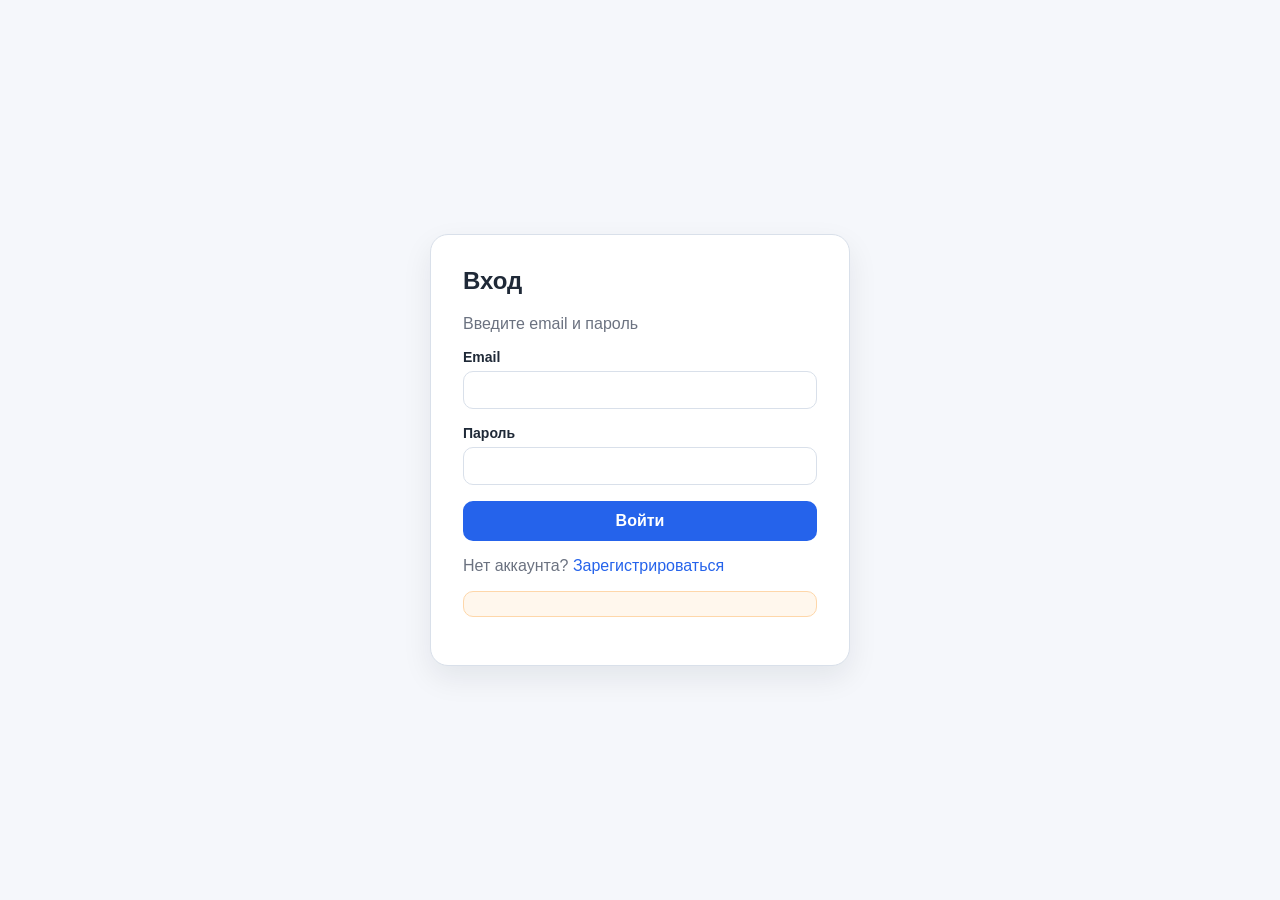
==== src/main/resources/static/frontend/login.html @ ebeb2c23 "Added Frontend" ====
<!doctype html>
<html lang="ru">
<head>
    <meta charset="UTF-8">
    <meta name="viewport" content="width=device-width, initial-scale=1.0">
    <title>Вход | SupportFlow</title>
    <link rel="icon" href="data:,">
    <link rel="stylesheet" href="css/styles.css">
</head>
<body>
<main class="auth-layout">
    <section class="auth-card">
        <h1>Вход</h1>
        <p class="muted">Введите email и пароль</p>

        <form id="loginForm" class="form">
            <label>
                Email
                <input id="email" type="email" autocomplete="email" required>
            </label>

            <label>
                Пароль
                <input id="password" type="password" autocomplete="current-password" required>
            </label>

            <button class="button primary full" type="submit">Войти</button>
        </form>

        <p class="form-footer">
            Нет аккаунта? <a href="register.html">Зарегистрироваться</a>
        </p>

        <p id="message" class="message" aria-live="polite"></p>
    </section>
</main>

<script type="module">
    import { initLoginPage } from './js/auth.js';
    initLoginPage();
</script>
</body>
</html>
---- src/main/resources/static/frontend/css/styles.css ----
:root {
    --bg: #f5f7fb;
    --panel: #ffffff;
    --text: #1f2937;
    --muted: #6b7280;
    --border: #d9e0ea;
    --primary: #2563eb;
    --primary-hover: #1d4ed8;
    --danger: #dc2626;
    --danger-hover: #b91c1c;
    --warning-bg: #fff7ed;
    --warning-border: #fed7aa;
    --success-bg: #ecfdf5;
    --error-bg: #fef2f2;
    --shadow: 0 12px 30px rgba(15, 23, 42, 0.08);
}

* {
    box-sizing: border-box;
}

body {
    margin: 0;
    min-height: 100vh;
    font-family: Arial, Helvetica, sans-serif;
    color: var(--text);
    background: var(--bg);
}

a {
    color: var(--primary);
    text-decoration: none;
}

a:hover {
    text-decoration: underline;
}

h1,
h2,
h3,
p {
    margin-top: 0;
}

.auth-layout {
    min-height: 100vh;
    display: grid;
    place-items: center;
    padding: 24px;
}

.auth-card {
    width: min(420px, 100%);
    padding: 32px;
    background: var(--panel);
    border: 1px solid var(--border);
    border-radius: 18px;
    box-shadow: var(--shadow);
}

.form,
.grid-form {
    display: grid;
    gap: 16px;
}

.grid-form {
    grid-template-columns: repeat(2, minmax(0, 1fr));
}

.span-2 {
    grid-column: span 2;
}

label {
    display: grid;
    gap: 6px;
    font-weight: 700;
    font-size: 14px;
}

input,
select,
textarea {
    width: 100%;
    padding: 10px 12px;
    border: 1px solid var(--border);
    border-radius: 10px;
    font: inherit;
    color: var(--text);
    background: #fff;
}

textarea {
    resize: vertical;
}

.button {
    display: inline-flex;
    align-items: center;
    justify-content: center;
    gap: 8px;
    min-height: 40px;
    padding: 9px 14px;
    border: 1px solid transparent;
    border-radius: 10px;
    font: inherit;
    font-weight: 700;
    cursor: pointer;
    text-decoration: none;
}

.button:hover {
    text-decoration: none;
}

.button.primary {
    color: #fff;
    background: var(--primary);
}

.button.primary:hover {
    background: var(--primary-hover);
}

.button.secondary {
    color: var(--text);
    background: #fff;
    border-color: var(--border);
}

.button.danger {
    color: #fff;
    background: var(--danger);
}

.button.danger:hover {
    background: var(--danger-hover);
}

.button.ghost {
    color: var(--muted);
    background: transparent;
    border-color: transparent;
}

.button.small {
    min-height: 32px;
    padding: 6px 10px;
    font-size: 13px;
}

.button.full {
    width: 100%;
}

.actions-row {
    display: flex;
    align-items: center;
    gap: 10px;
    flex-wrap: wrap;
}

.form-footer {
    margin: 16px 0 0;
    color: var(--muted);
}

.muted {
    color: var(--muted);
}

.message {
    margin-top: 16px;
    padding: 12px 14px;
    border-radius: 10px;
    background: var(--warning-bg);
    border: 1px solid var(--warning-border);
}

.message.error {
    background: var(--error-bg);
    border-color: #fecaca;
}

.message.success {
    background: var(--success-bg);
    border-color: #bbf7d0;
}

.hidden {
    display: none !important;
}

.topbar {
    display: flex;
    justify-content: space-between;
    align-items: center;
    gap: 16px;
    padding: 18px 28px;
    background: var(--panel);
    border-bottom: 1px solid var(--border);
}

.topbar h1 {
    margin-bottom: 4px;
}

.page {
    width: min(1180px, calc(100% - 32px));
    margin: 24px auto;
    display: grid;
    gap: 20px;
}

.panel {
    padding: 20px;
    background: var(--panel);
    border: 1px solid var(--border);
    border-radius: 18px;
    box-shadow: var(--shadow);
}

.panel-header {
    display: flex;
    justify-content: space-between;
    gap: 16px;
    align-items: flex-start;
    margin-bottom: 18px;
}

.filters {
    display: grid;
    grid-template-columns: repeat(5, minmax(0, 1fr)) auto;
    gap: 10px;
    margin-bottom: 18px;
}

.cards-list {
    display: grid;
    gap: 14px;
}

.ticket-card {
    padding: 16px;
    border: 1px solid var(--border);
    border-radius: 14px;
    background: #fff;
}

.ticket-card.sla-breached {
    border-color: #f97316;
    background: #fff7ed;
}

.ticket-header {
    display: flex;
    justify-content: space-between;
    gap: 14px;
    align-items: flex-start;
}

.ticket-title {
    margin-bottom: 6px;
}

.ticket-description {
    white-space: pre-wrap;
    color: #374151;
}

.meta-grid {
    display: grid;
    grid-template-columns: repeat(4, minmax(0, 1fr));
    gap: 10px;
    margin: 14px 0;
}

.meta-item {
    padding: 10px;
    border-radius: 10px;
    background: #f8fafc;
    border: 1px solid #e5e7eb;
    font-size: 13px;
}

.meta-label {
    display: block;
    margin-bottom: 4px;
    color: var(--muted);
    font-size: 12px;
}

.badge {
    display: inline-flex;
    align-items: center;
    padding: 4px 8px;
    border-radius: 999px;
    font-size: 12px;
    font-weight: 700;
    background: #eef2ff;
    color: #3730a3;
}

.badge.danger {
    background: #fee2e2;
    color: #991b1b;
}

.ticket-actions {
    display: flex;
    align-items: center;
    gap: 8px;
    flex-wrap: wrap;
    margin-top: 12px;
}

.inline-select {
    width: auto;
    min-width: 150px;
    min-height: 32px;
    padding: 6px 8px;
    border-radius: 8px;
}

.comments-box {
    margin-top: 14px;
    padding-top: 14px;
    border-top: 1px solid var(--border);
}

.comment-list {
    display: grid;
    gap: 10px;
    margin-bottom: 12px;
}

.comment-item {
    padding: 10px;
    border-radius: 10px;
    background: #f8fafc;
    border: 1px solid #e5e7eb;
}

.comment-meta {
    margin-bottom: 6px;
    color: var(--muted);
    font-size: 12px;
}

.comment-form {
    display: grid;
    gap: 8px;
}

.table-wrap {
    overflow-x: auto;
}

table {
    width: 100%;
    border-collapse: collapse;
}

th,
td {
    padding: 10px;
    border-bottom: 1px solid var(--border);
    text-align: left;
    vertical-align: middle;
}

th {
    color: var(--muted);
    font-size: 13px;
}

@media (max-width: 900px) {
    .grid-form,
    .filters,
    .meta-grid {
        grid-template-columns: 1fr;
    }

    .span-2 {
        grid-column: auto;
    }

    .panel-header,
    .ticket-header,
    .topbar {
        flex-direction: column;
    }
}
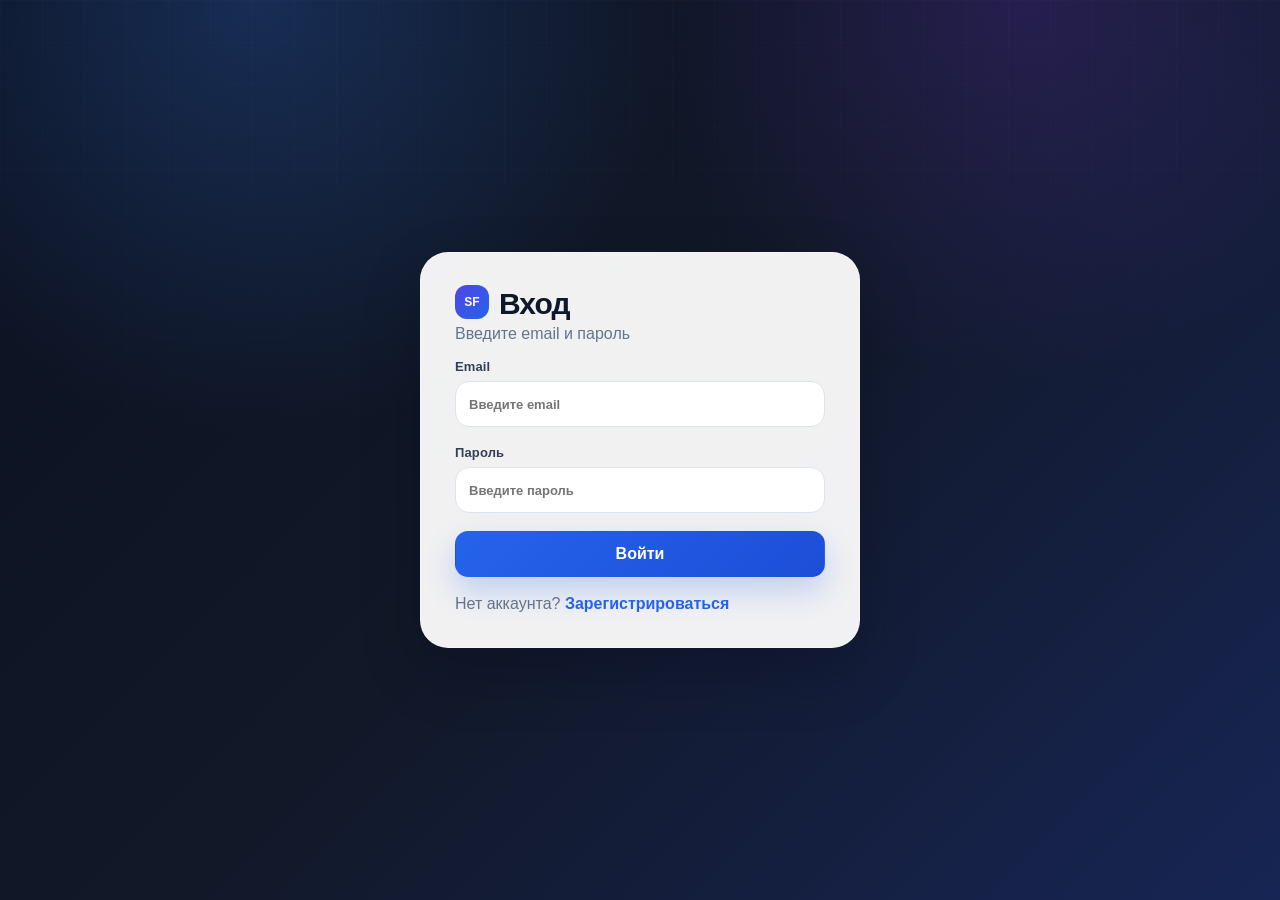
==== commit 53a75501: "Улучшена валидация на фронтенде и бэкенде" ====
--- a/src/main/resources/static/frontend/login.html
+++ b/src/main/resources/static/frontend/login.html
@@ -13,15 +13,15 @@
         <h1>Вход</h1>
         <p class="muted">Введите email и пароль</p>
 
-        <form id="loginForm" class="form">
+        <form id="loginForm" class="form" novalidate>
             <label>
                 Email
-                <input id="email" type="email" autocomplete="email" required>
+                <input id="email" type="email" autocomplete="email" placeholder="Введите email" maxlength="120" required>
             </label>
 
             <label>
                 Пароль
-                <input id="password" type="password" autocomplete="current-password" required>
+                <input id="password" type="password" autocomplete="current-password" placeholder="Введите пароль" minlength="6" maxlength="72" required>
             </label>
 
             <button class="button primary full" type="submit">Войти</button>
@@ -31,7 +31,7 @@
             Нет аккаунта? <a href="register.html">Зарегистрироваться</a>
         </p>
 
-        <p id="message" class="message" aria-live="polite"></p>
+        <p id="message" class="message hidden" aria-live="polite"></p>
     </section>
 </main>
 
--- a/src/main/resources/static/frontend/css/styles.css
+++ b/src/main/resources/static/frontend/css/styles.css
@@ -1,35 +1,75 @@
 :root {
-    --bg: #f5f7fb;
-    --panel: #ffffff;
-    --text: #1f2937;
-    --muted: #6b7280;
-    --border: #d9e0ea;
+    --bg: #0b1120;
+    --bg-soft: #111827;
+    --panel: #f8fafc;
+    --panel-solid: #ffffff;
+
+    --text: #0f172a;
+    --muted: #64748b;
+    --border: #e2e8f0;
+
     --primary: #2563eb;
     --primary-hover: #1d4ed8;
+    --primary-soft: #eff6ff;
+
     --danger: #dc2626;
     --danger-hover: #b91c1c;
-    --warning-bg: #fff7ed;
-    --warning-border: #fed7aa;
-    --success-bg: #ecfdf5;
-    --error-bg: #fef2f2;
-    --shadow: 0 12px 30px rgba(15, 23, 42, 0.08);
+    --danger-soft: #fee2e2;
+
+    --success: #16a34a;
+    --success-soft: #dcfce7;
+
+    --warning: #f59e0b;
+    --warning-soft: #fef3c7;
+
+    --purple: #7c3aed;
+    --purple-soft: #ede9fe;
+
+    --shadow: 0 24px 60px rgba(2, 6, 23, 0.22);
+    --shadow-soft: 0 12px 28px rgba(15, 23, 42, 0.08);
+
+    --radius-lg: 22px;
+    --radius-md: 16px;
+    --radius-sm: 12px;
 }
 
 * {
     box-sizing: border-box;
 }
 
+html {
+    min-height: 100%;
+}
+
 body {
     margin: 0;
-    min-height: 100vh;
-    font-family: Arial, Helvetica, sans-serif;
+    min-height: 100dvh;
+    font-family: Inter, Arial, Helvetica, sans-serif;
     color: var(--text);
-    background: var(--bg);
+    background:
+            radial-gradient(circle at 20% 0%, rgba(59, 130, 246, 0.24), transparent 32%),
+            radial-gradient(circle at 80% 0%, rgba(124, 58, 237, 0.2), transparent 28%),
+            linear-gradient(135deg, #0b1120 0%, #111827 48%, #172554 100%);
+    background-attachment: fixed;
+}
+
+body::before {
+    content: "";
+    position: fixed;
+    inset: 0;
+    pointer-events: none;
+    opacity: 0.42;
+    background-image:
+            linear-gradient(rgba(255, 255, 255, 0.04) 1px, transparent 1px),
+            linear-gradient(90deg, rgba(255, 255, 255, 0.04) 1px, transparent 1px);
+    background-size: 42px 42px;
+    mask-image: linear-gradient(to bottom, black, transparent 82%);
 }
 
 a {
     color: var(--primary);
     text-decoration: none;
+    font-weight: 700;
 }
 
 a:hover {
@@ -43,26 +83,155 @@
     margin-top: 0;
 }
 
+h1,
+h2,
+h3 {
+    letter-spacing: -0.03em;
+}
+
+h1 {
+    font-size: 30px;
+    margin-bottom: 4px;
+}
+
+h2 {
+    font-size: 22px;
+    margin-bottom: 4px;
+}
+
+h3 {
+    font-size: 18px;
+}
+
+.hidden {
+    display: none !important;
+}
+
+.muted {
+    color: var(--muted);
+}
+
 .auth-layout {
-    min-height: 100vh;
+    min-height: 100dvh;
     display: grid;
     place-items: center;
     padding: 24px;
 }
 
 .auth-card {
-    width: min(420px, 100%);
-    padding: 32px;
+    width: min(440px, 100%);
+    padding: 34px;
+    border: 1px solid rgba(255, 255, 255, 0.32);
+    border-radius: 28px;
+    background: rgba(255, 255, 255, 0.94);
+    box-shadow: var(--shadow);
+    backdrop-filter: blur(18px);
+}
+
+.auth-card h1 {
+    position: relative;
+    padding-left: 44px;
+}
+
+.auth-card h1::before {
+    content: "SF";
+    position: absolute;
+    left: 0;
+    top: -2px;
+    display: grid;
+    place-items: center;
+    width: 34px;
+    height: 34px;
+    border-radius: 12px;
+    color: #fff;
+    background: linear-gradient(135deg, #4f46e5, #2563eb);
+    font-size: 12px;
+    letter-spacing: 0;
+}
+
+.topbar {
+    position: sticky;
+    top: 0;
+    z-index: 20;
+    min-height: 82px;
+    display: flex;
+    justify-content: space-between;
+    align-items: center;
+    gap: 16px;
+    padding: 18px 36px;
+    color: #fff;
+    background: rgba(8, 13, 28, 0.92);
+    border-bottom: 1px solid rgba(148, 163, 184, 0.18);
+    backdrop-filter: blur(18px);
+}
+
+.topbar h1 {
+    display: flex;
+    align-items: center;
+    gap: 12px;
+    margin-bottom: 2px;
+    font-size: 26px;
+}
+
+.topbar h1::before {
+    content: "SF";
+    display: grid;
+    place-items: center;
+    width: 36px;
+    height: 36px;
+    border-radius: 12px;
+    color: #fff;
+    background: linear-gradient(135deg, #4f46e5, #2563eb);
+    font-size: 13px;
+    letter-spacing: 0;
+    box-shadow: 0 12px 28px rgba(37, 99, 235, 0.35);
+}
+
+.topbar .muted {
+    color: #cbd5e1;
+    font-size: 14px;
+}
+
+.page {
+    position: relative;
+    z-index: 1;
+    width: min(1120px, calc(100% - 40px));
+    margin: 26px auto 64px;
+    display: grid;
+    gap: 22px;
+}
+
+.panel {
+    padding: 24px;
+    border-radius: var(--radius-lg);
     background: var(--panel);
-    border: 1px solid var(--border);
-    border-radius: 18px;
+    border: 1px solid rgba(226, 232, 240, 0.9);
     box-shadow: var(--shadow);
 }
+
+.panel-header {
+    display: flex;
+    justify-content: space-between;
+    gap: 16px;
+    align-items: flex-start;
+    margin-bottom: 22px;
+}
+
+.panel-header h2 {
+    font-size: 21px;
+    color: #0f172a;
+}
+
+.panel-header .muted {
+    color: #64748b;
+}
+
+/* ---------- Forms ---------- */
 
 .form,
 .grid-form {
     display: grid;
-    gap: 16px;
+    gap: 18px;
 }
 
 .grid-form {
@@ -73,27 +242,61 @@
     grid-column: span 2;
 }
 
-label {
-    display: grid;
-    gap: 6px;
-    font-weight: 700;
-    font-size: 14px;
+label,
+.field-label {
+    display: grid;
+    gap: 7px;
+    color: #334155;
+    font-size: 13px;
+    font-weight: 900;
+    letter-spacing: 0.01em;
 }
 
 input,
 select,
 textarea {
     width: 100%;
-    padding: 10px 12px;
-    border: 1px solid var(--border);
+    min-height: 46px;
+    padding: 11px 13px;
+    border: 1px solid #dbe3ef;
+    border-radius: 14px;
+    font: inherit;
+    color: #0f172a;
+    background: #ffffff;
+    outline: none;
+    transition: border-color 0.16s ease, box-shadow 0.16s ease, background 0.16s ease;
+}
+
+textarea {
+    min-height: 96px;
+    resize: vertical;
+}
+
+input:hover,
+select:hover,
+textarea:hover {
+    border-color: #bfdbfe;
+}
+
+input:focus,
+select:focus,
+textarea:focus {
+    border-color: #2563eb;
+    box-shadow: 0 0 0 4px rgba(37, 99, 235, 0.12);
+    background: #ffffff;
+}
+
+.inline-select {
+    width: auto;
+    min-width: 150px;
+    min-height: 34px;
+    padding: 7px 10px;
     border-radius: 10px;
-    font: inherit;
-    color: var(--text);
-    background: #fff;
-}
-
-textarea {
-    resize: vertical;
+}
+
+.form-footer {
+    margin: 18px 0 0;
+    color: var(--muted);
 }
 
 .button {
@@ -101,53 +304,73 @@
     align-items: center;
     justify-content: center;
     gap: 8px;
-    min-height: 40px;
-    padding: 9px 14px;
+    min-height: 42px;
+    padding: 10px 16px;
     border: 1px solid transparent;
-    border-radius: 10px;
+    border-radius: 13px;
     font: inherit;
-    font-weight: 700;
+    font-weight: 800;
     cursor: pointer;
     text-decoration: none;
+    transition: transform 0.14s ease, box-shadow 0.14s ease, background 0.14s ease, border-color 0.14s ease;
 }
 
 .button:hover {
     text-decoration: none;
+    transform: translateY(-1px);
+}
+
+.button:active {
+    transform: translateY(0);
 }
 
 .button.primary {
-    color: #fff;
-    background: var(--primary);
+    min-height: 46px;
+    color: #ffffff;
+    background: linear-gradient(135deg, #2563eb, #1d4ed8);
+    box-shadow: 0 14px 30px rgba(37, 99, 235, 0.24);
 }
 
 .button.primary:hover {
-    background: var(--primary-hover);
+    background: linear-gradient(135deg, #1d4ed8, #1e40af);
+    box-shadow: 0 18px 38px rgba(37, 99, 235, 0.28);
 }
 
 .button.secondary {
-    color: var(--text);
-    background: #fff;
-    border-color: var(--border);
+    color: #1e293b;
+    background: #ffffff;
+    border-color: #dbe3ef;
+}
+
+.button.secondary:hover {
+    border-color: rgba(37, 99, 235, 0.42);
+    box-shadow: 0 10px 24px rgba(15, 23, 42, 0.08);
 }
 
 .button.danger {
-    color: #fff;
-    background: var(--danger);
+    color: #ffffff;
+    background: linear-gradient(135deg, #dc2626, #b91c1c);
+    box-shadow: 0 12px 24px rgba(220, 38, 38, 0.2);
 }
 
 .button.danger:hover {
-    background: var(--danger-hover);
+    background: linear-gradient(135deg, #b91c1c, #991b1b);
 }
 
 .button.ghost {
-    color: var(--muted);
+    color: #64748b;
     background: transparent;
     border-color: transparent;
 }
 
+.button.ghost:hover {
+    background: rgba(100, 116, 139, 0.08);
+}
+
 .button.small {
-    min-height: 32px;
-    padding: 6px 10px;
+    min-height: 34px;
+    padding: 7px 11px;
+    border-radius: 10px;
     font-size: 13px;
 }
 
@@ -162,150 +385,255 @@
     flex-wrap: wrap;
 }
 
-.form-footer {
-    margin: 16px 0 0;
-    color: var(--muted);
-}
-
-.muted {
-    color: var(--muted);
-}
+#createTicketForm .button.primary {
+    width: min(260px, 100%);
+}
+
 
 .message {
-    margin-top: 16px;
-    padding: 12px 14px;
-    border-radius: 10px;
-    background: var(--warning-bg);
-    border: 1px solid var(--warning-border);
+    margin: 0;
+    padding: 13px 15px;
+    border-radius: 14px;
+    background: #fffbeb;
+    border: 1px solid #fde68a;
+    box-shadow: var(--shadow-soft);
+}
+
+.message.hidden {
+    display: none !important;
 }
 
 .message.error {
-    background: var(--error-bg);
-    border-color: #fecaca;
+    display: block;
+    color: #991b1b;
+    background: #fee2e2;
+    border: 1px solid #fecaca;
 }
 
 .message.success {
-    background: var(--success-bg);
-    border-color: #bbf7d0;
-}
-
-.hidden {
+    display: block;
+    color: #166534;
+    background: #dcfce7;
+    border: 1px solid #bbf7d0;
+}
+
+.input-error {
+    border-color: #ef4444 !important;
+    box-shadow: 0 0 0 3px rgba(239, 68, 68, 0.18) !important;
+}
+
+
+.stats-grid {
+    display: grid;
+    grid-template-columns: repeat(auto-fit, minmax(150px, 1fr));
+    gap: 14px;
+}
+
+.stat-card {
+    position: relative;
+    overflow: hidden;
+    min-height: 78px;
+    padding: 16px;
+    border-radius: 16px;
+    background: #ffffff;
+    border: 1px solid #e2e8f0;
+    box-shadow: 0 10px 24px rgba(15, 23, 42, 0.06);
+}
+
+.stat-card::after {
+    content: "";
+    position: absolute;
+    right: -28px;
+    top: -28px;
+    width: 82px;
+    height: 82px;
+    border-radius: 50%;
+    background: rgba(37, 99, 235, 0.08);
+}
+
+.stat-label {
+    display: block;
+    color: #64748b;
+    font-size: 12px;
+    font-weight: 800;
+    margin-bottom: 8px;
+}
+
+.stat-value {
+    position: relative;
+    z-index: 1;
+    font-size: 25px;
+    letter-spacing: -0.04em;
+}
+
+
+.filters {
+    display: grid;
+    grid-template-columns: repeat(5, minmax(0, 1fr)) auto auto;
+    gap: 10px;
+    margin-bottom: 18px;
+    padding: 14px;
+    border-radius: 18px;
+    background: #f8fafc;
+    border: 1px solid #e5e7eb;
+}
+
+
+.file-field {
+    display: grid;
+    gap: 10px;
+}
+
+input[type="file"].file-input-hidden {
     display: none !important;
 }
 
-.topbar {
-    display: flex;
-    justify-content: space-between;
+.file-upload-card {
+    display: flex !important;
     align-items: center;
     gap: 16px;
-    padding: 18px 28px;
-    background: var(--panel);
-    border-bottom: 1px solid var(--border);
-}
-
-.topbar h1 {
-    margin-bottom: 4px;
-}
-
-.page {
-    width: min(1180px, calc(100% - 32px));
-    margin: 24px auto;
-    display: grid;
-    gap: 20px;
-}
-
-.panel {
-    padding: 20px;
-    background: var(--panel);
-    border: 1px solid var(--border);
-    border-radius: 18px;
-    box-shadow: var(--shadow);
-}
-
-.panel-header {
+    min-height: 82px;
+    padding: 17px 18px;
+    border: 1.5px dashed #93c5fd;
+    border-radius: 20px;
+    background: linear-gradient(135deg, #eff6ff 0%, #ffffff 72%);
+    cursor: pointer;
+    box-shadow: 0 12px 28px rgba(37, 99, 235, 0.08);
+    transition: transform 0.16s ease, border-color 0.16s ease, box-shadow 0.16s ease, background 0.16s ease;
+}
+
+.file-upload-card:hover {
+    transform: translateY(-1px);
+    border-color: #2563eb;
+    background: linear-gradient(135deg, #dbeafe 0%, #ffffff 74%);
+    box-shadow: 0 16px 34px rgba(37, 99, 235, 0.16);
+}
+
+.file-upload-icon {
+    display: grid;
+    place-items: center;
+    flex: 0 0 48px;
+    width: 48px;
+    height: 48px;
+    border-radius: 16px;
+    background: linear-gradient(135deg, #2563eb, #4f46e5);
+    color: #ffffff;
+    font-size: 22px;
+    box-shadow: 0 12px 24px rgba(37, 99, 235, 0.26);
+}
+
+.file-upload-content {
+    display: grid;
+    gap: 4px;
+}
+
+.file-upload-content strong {
+    color: #0f172a;
+    font-size: 15px;
+    font-weight: 900;
+}
+
+.file-upload-content small {
+    color: #64748b;
+    font-size: 13px;
+    font-weight: 650;
+}
+
+.file-upload-hint {
+    width: fit-content;
+    margin: 0;
+    padding: 8px 12px;
+    border-radius: 999px;
+    background: #eff6ff;
+    color: #1d4ed8;
+    border: 1px solid #bfdbfe;
+    font-size: 13px;
+    font-weight: 800;
+}
+
+
+.cards-list {
+    display: grid;
+    gap: 16px;
+}
+
+.ticket-card {
+    position: relative;
+    overflow: hidden;
+    padding: 18px;
+    border: 1px solid #e2e8f0;
+    border-radius: 20px;
+    background: #ffffff;
+    box-shadow: 0 14px 36px rgba(15, 23, 42, 0.1);
+    transition: transform 0.16s ease, box-shadow 0.16s ease, border-color 0.16s ease;
+}
+
+.ticket-card:hover {
+    transform: translateY(-2px);
+    border-color: rgba(37, 99, 235, 0.35);
+    box-shadow: 0 20px 46px rgba(15, 23, 42, 0.14);
+}
+
+.ticket-card::before {
+    content: "";
+    position: absolute;
+    inset: 0 auto 0 0;
+    width: 5px;
+    background: linear-gradient(180deg, #2563eb, #7c3aed);
+}
+
+.ticket-card.sla-breached {
+    border-color: #fb923c;
+    background: linear-gradient(180deg, #fff7ed 0%, #ffffff 100%);
+}
+
+.ticket-card.sla-breached::before {
+    background: linear-gradient(180deg, #f97316, #dc2626);
+}
+
+.ticket-header {
     display: flex;
     justify-content: space-between;
     gap: 16px;
     align-items: flex-start;
-    margin-bottom: 18px;
-}
-
-.filters {
-    display: grid;
-    grid-template-columns: repeat(5, minmax(0, 1fr)) auto;
-    gap: 10px;
-    margin-bottom: 18px;
-}
-
-.cards-list {
-    display: grid;
-    gap: 14px;
-}
-
-.ticket-card {
-    padding: 16px;
-    border: 1px solid var(--border);
-    border-radius: 14px;
-    background: #fff;
-}
-
-.ticket-card.sla-breached {
-    border-color: #f97316;
-    background: #fff7ed;
-}
-
-.ticket-header {
-    display: flex;
-    justify-content: space-between;
-    gap: 14px;
-    align-items: flex-start;
 }
 
 .ticket-title {
-    margin-bottom: 6px;
+    margin-bottom: 8px;
+    padding-left: 2px;
 }
 
 .ticket-description {
+    margin-bottom: 0;
     white-space: pre-wrap;
-    color: #374151;
+    color: #334155;
+    line-height: 1.5;
 }
 
 .meta-grid {
     display: grid;
     grid-template-columns: repeat(4, minmax(0, 1fr));
     gap: 10px;
-    margin: 14px 0;
+    margin: 16px 0;
 }
 
 .meta-item {
-    padding: 10px;
-    border-radius: 10px;
+    padding: 12px;
+    border-radius: 15px;
     background: #f8fafc;
     border: 1px solid #e5e7eb;
     font-size: 13px;
+    overflow-wrap: anywhere;
 }
 
 .meta-label {
     display: block;
-    margin-bottom: 4px;
-    color: var(--muted);
+    margin-bottom: 5px;
+    color: #64748b;
     font-size: 12px;
-}
-
-.badge {
-    display: inline-flex;
-    align-items: center;
-    padding: 4px 8px;
-    border-radius: 999px;
-    font-size: 12px;
-    font-weight: 700;
-    background: #eef2ff;
-    color: #3730a3;
-}
-
-.badge.danger {
-    background: #fee2e2;
-    color: #991b1b;
+    font-weight: 800;
+    text-transform: uppercase;
+    letter-spacing: 0.04em;
 }
 
 .ticket-actions {
@@ -316,46 +644,226 @@
     margin-top: 12px;
 }
 
-.inline-select {
-    width: auto;
-    min-width: 150px;
-    min-height: 32px;
-    padding: 6px 8px;
-    border-radius: 8px;
+
+.badge {
+    display: inline-flex;
+    align-items: center;
+    gap: 6px;
+    min-height: 26px;
+    padding: 5px 10px;
+    border-radius: 999px;
+    font-size: 12px;
+    font-weight: 900;
+    letter-spacing: 0.01em;
+    background: #eef2ff;
+    color: #3730a3;
+    border: 1px solid rgba(99, 102, 241, 0.14);
+}
+
+.badge::before {
+    content: "";
+    width: 7px;
+    height: 7px;
+    border-radius: 999px;
+    background: currentColor;
+}
+
+.badge.danger {
+    background: #fee2e2;
+    color: #991b1b;
+    border-color: #fecaca;
+}
+
+.status-new {
+    background: #e0f2fe;
+    color: #075985;
+    border-color: #bae6fd;
+}
+
+.status-open {
+    background: #dbeafe;
+    color: #1d4ed8;
+    border-color: #bfdbfe;
+}
+
+.status-in_progress {
+    background: #fef3c7;
+    color: #92400e;
+    border-color: #fde68a;
+}
+
+.status-resolved {
+    background: #dcfce7;
+    color: #166534;
+    border-color: #bbf7d0;
+}
+
+.status-closed {
+    background: #e5e7eb;
+    color: #374151;
+    border-color: #d1d5db;
+}
+
+.priority-low {
+    background: #f1f5f9;
+    color: #475569;
+    border-color: #e2e8f0;
+}
+
+.priority-medium {
+    background: #eef2ff;
+    color: #3730a3;
+    border-color: #c7d2fe;
+}
+
+.priority-high {
+    background: #ffedd5;
+    color: #9a3412;
+    border-color: #fed7aa;
+}
+
+.priority-critical {
+    background: #fee2e2;
+    color: #991b1b;
+    border-color: #fecaca;
+}
+
+.category-badge {
+    background: #f5f3ff;
+    color: #6d28d9;
+    border-color: #ddd6fe;
 }
 
 .comments-box {
-    margin-top: 14px;
-    padding-top: 14px;
-    border-top: 1px solid var(--border);
-}
-
-.comment-list {
-    display: grid;
-    gap: 10px;
+    margin-top: 16px;
+    padding: 16px;
+    border: 1px solid #e2e8f0;
+    border-radius: 18px;
+    background: #f8fafc;
+}
+
+.comment-list,
+.attachment-list,
+.timeline-list {
+    display: grid;
+    gap: 12px;
+}
+
+.comment-list,
+.attachment-list {
     margin-bottom: 12px;
 }
 
-.comment-item {
-    padding: 10px;
-    border-radius: 10px;
-    background: #f8fafc;
+.comment-item,
+.attachment-item {
+    padding: 12px;
+    border-radius: 15px;
+    background: #ffffff;
     border: 1px solid #e5e7eb;
+    box-shadow: 0 8px 20px rgba(15, 23, 42, 0.04);
 }
 
 .comment-meta {
     margin-bottom: 6px;
-    color: var(--muted);
+    color: #64748b;
     font-size: 12px;
-}
-
-.comment-form {
-    display: grid;
+    font-weight: 700;
+}
+
+.comment-form,
+.attachment-form {
+    display: grid;
+    gap: 10px;
+}
+
+.attachment-item {
+    display: flex;
+    align-items: center;
+    justify-content: space-between;
+    gap: 12px;
+}
+
+.attachment-form {
+    display: flex;
+    align-items: center;
+    flex-wrap: wrap;
+}
+
+.timeline-title {
+    margin-bottom: 14px;
+}
+
+.timeline-item {
+    display: grid;
+    grid-template-columns: 22px 1fr;
+    gap: 12px;
+    position: relative;
+}
+
+.timeline-item:not(:last-child)::before {
+    content: "";
+    position: absolute;
+    left: 10px;
+    top: 25px;
+    bottom: -14px;
+    width: 2px;
+    background: #dbeafe;
+}
+
+.timeline-marker {
+    position: relative;
+    z-index: 1;
+    width: 16px;
+    height: 16px;
+    margin-top: 4px;
+    border-radius: 999px;
+    background: linear-gradient(135deg, #2563eb, #7c3aed);
+    border: 3px solid #ffffff;
+    box-shadow: 0 0 0 3px #dbeafe;
+}
+
+.timeline-content {
+    padding: 13px;
+    border: 1px solid #e5e7eb;
+    border-radius: 16px;
+    background: #ffffff;
+    box-shadow: 0 8px 20px rgba(15, 23, 42, 0.04);
+}
+
+.timeline-meta {
+    display: flex;
+    justify-content: space-between;
+    gap: 12px;
+    margin-bottom: 7px;
+    color: #64748b;
+    font-size: 13px;
+}
+
+.timeline-message {
+    margin-bottom: 9px;
+    font-weight: 800;
+}
+
+.timeline-details {
+    display: flex;
+    flex-wrap: wrap;
     gap: 8px;
+    color: #64748b;
+    font-size: 12px;
+}
+
+.timeline-details span {
+    padding: 5px 9px;
+    border-radius: 999px;
+    background: #f8fafc;
+    border: 1px solid #e2e8f0;
 }
 
 .table-wrap {
     overflow-x: auto;
+    border-radius: 18px;
+    border: 1px solid #e5e7eb;
+    background: #ffffff;
 }
 
 table {
@@ -365,18 +873,100 @@
 
 th,
 td {
-    padding: 10px;
-    border-bottom: 1px solid var(--border);
+    padding: 13px 12px;
+    border-bottom: 1px solid #e5e7eb;
     text-align: left;
     vertical-align: middle;
 }
 
 th {
-    color: var(--muted);
-    font-size: 13px;
+    color: #64748b;
+    font-size: 12px;
+    text-transform: uppercase;
+    letter-spacing: 0.05em;
+    background: #f8fafc;
+}
+
+tr:hover td {
+    background: #f8fafc;
+}
+
+
+.pagination-row {
+    display: flex;
+    align-items: center;
+    justify-content: flex-end;
+    gap: 10px;
+    flex-wrap: wrap;
+    margin-top: 18px;
+    color: #64748b;
+    font-weight: 700;
+}
+
+@media (max-width: 1000px) {
+    .filters,
+    .meta-grid {
+        grid-template-columns: repeat(2, minmax(0, 1fr));
+    }
+
+    .ticket-header {
+        flex-direction: column;
+    }
 }
 
 @media (max-width: 900px) {
+    .topbar {
+        gap: 12px;
+    }
+
+    .topbar h1 {
+        font-size: 22px;
+    }
+
+    .page {
+        width: calc(100% - 24px);
+    }
+
+    .panel-header {
+        align-items: stretch;
+    }
+
+    .filters {
+        grid-template-columns: repeat(2, minmax(0, 1fr));
+    }
+
+    .meta-grid {
+        grid-template-columns: repeat(2, minmax(0, 1fr));
+    }
+
+    .stats-grid {
+        grid-template-columns: repeat(2, minmax(0, 1fr));
+    }
+}
+
+@media (max-width: 720px) {
+    .topbar {
+        position: static;
+        flex-direction: column;
+        align-items: flex-start;
+        padding: 18px;
+    }
+
+    .page {
+        width: min(100% - 20px, 1120px);
+        margin-top: 14px;
+    }
+
+    .panel {
+        padding: 18px;
+        border-radius: 20px;
+    }
+
+    .panel-header,
+    .ticket-header {
+        flex-direction: column;
+    }
+
     .grid-form,
     .filters,
     .meta-grid {
@@ -387,9 +977,159 @@
         grid-column: auto;
     }
 
-    .panel-header,
-    .ticket-header,
+    .ticket-actions,
+    .actions-row,
+    .attachment-item,
+    .pagination-row {
+        align-items: stretch;
+        flex-direction: column;
+    }
+
+    .button,
+    .inline-select {
+        width: 100%;
+    }
+
+    .timeline-meta {
+        flex-direction: column;
+        gap: 4px;
+    }
+
+    .file-upload-card {
+        align-items: flex-start;
+    }
+}
+
+@media (max-width: 560px) {
+    body {
+        background-attachment: scroll;
+    }
+
+    .auth-layout {
+        min-height: 100dvh;
+        padding: 16px;
+        display: grid;
+        place-items: center;
+    }
+
+    .auth-card {
+        width: 100%;
+        max-width: 420px;
+        padding: 24px 20px;
+        border-radius: 24px;
+    }
+
+    .auth-card h1 {
+        font-size: 26px;
+    }
+
     .topbar {
+        min-height: auto;
+        padding: 16px;
+    }
+
+    .topbar h1 {
+        font-size: 20px;
+    }
+
+    .topbar .muted {
+        font-size: 13px;
+        overflow-wrap: anywhere;
+    }
+
+    .page {
+        width: calc(100% - 16px);
+        margin: 10px auto 32px;
+        gap: 14px;
+    }
+
+    .panel {
+        padding: 16px;
+        border-radius: 18px;
+    }
+
+    .panel-header {
+        gap: 12px;
+        margin-bottom: 16px;
+    }
+
+    .panel-header h2 {
+        font-size: 19px;
+    }
+
+    .grid-form,
+    .filters,
+    .meta-grid,
+    .stats-grid {
+        grid-template-columns: 1fr;
+    }
+
+    .ticket-card {
+        padding: 16px;
+        border-radius: 18px;
+    }
+
+    .ticket-title {
+        font-size: 16px;
+        overflow-wrap: anywhere;
+    }
+
+    .ticket-description {
+        font-size: 14px;
+        overflow-wrap: anywhere;
+    }
+
+    .actions-row,
+    .ticket-actions,
+    .attachment-item,
+    .pagination-row {
+        width: 100%;
+        align-items: stretch;
         flex-direction: column;
     }
-}
+
+    .button,
+    .inline-select,
+    .ticket-actions select {
+        width: 100%;
+    }
+
+    input,
+    select,
+    textarea {
+        font-size: 16px;
+    }
+
+    .file-upload-card {
+        flex-direction: column;
+        align-items: flex-start;
+    }
+
+    .file-upload-icon {
+        width: 42px;
+        height: 42px;
+        flex-basis: 42px;
+    }
+
+    .comments-box {
+        padding: 12px;
+    }
+
+    .timeline-item {
+        grid-template-columns: 18px 1fr;
+        gap: 8px;
+    }
+
+    .timeline-content {
+        padding: 11px;
+    }
+
+    .timeline-meta {
+        flex-direction: column;
+        gap: 4px;
+    }
+
+    table {
+        min-width: 680px;
+    }
+}
